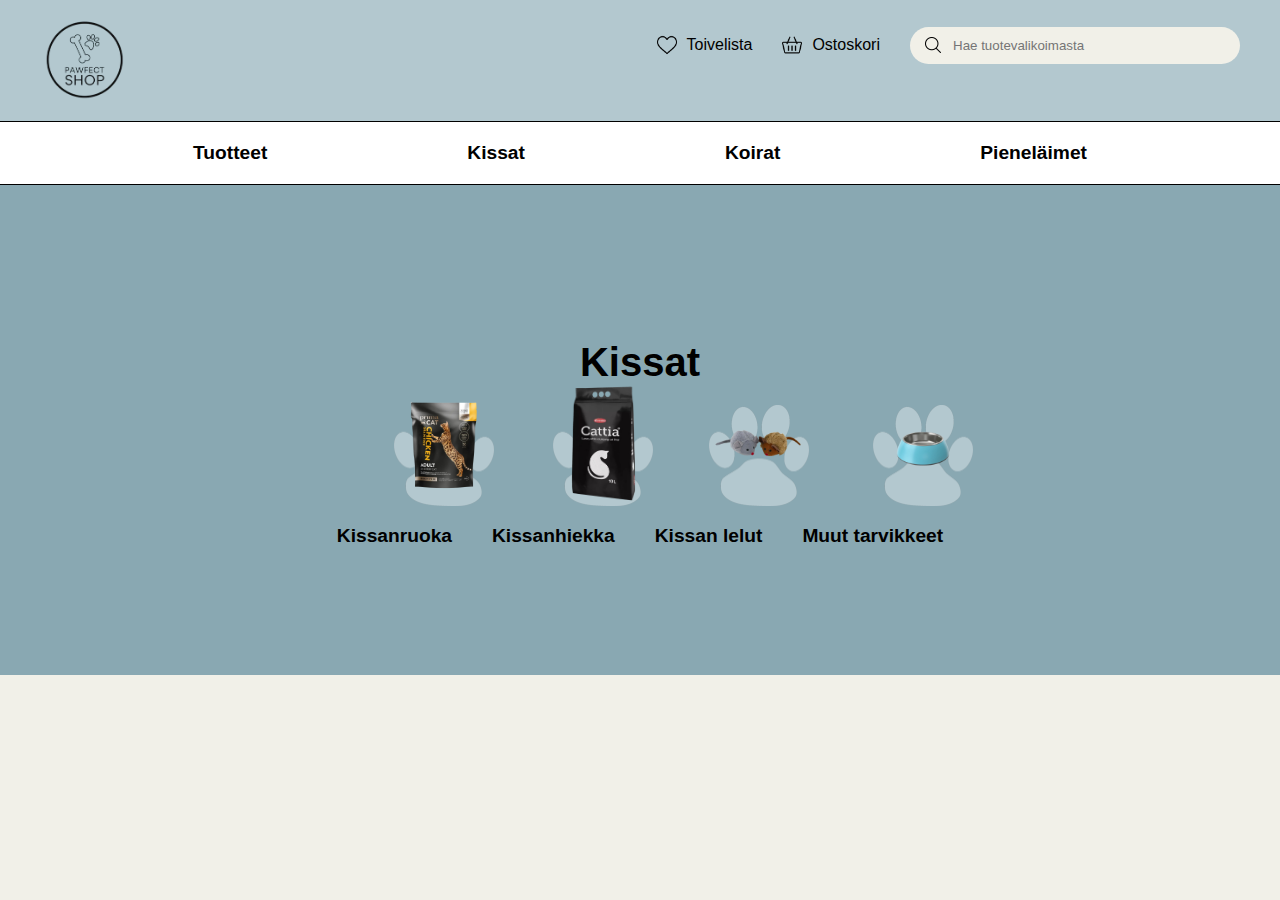
==== kissat.html @ e0b2ec83 "Initial commit" ====
<!DOCTYPE html>
<html lang="en">
<head>
    <meta charset="UTF-8">
    <meta name="viewport" content="width=device-width, initial-scale=1.0">
    <title>Navigation Bar</title>
    <link rel="stylesheet" href="styles.css">
</head>
<body>
    <nav class="navbar">
        <div class="logo">
            <img src="kuvat/logo.png" alt="Logo" class="logo-img">
        </div>
        <div class="nav-right">
            <a href="#" class="wishlist">
                <img src="kuvat/heart.png" alt="Toivelista Ikoni">
                Toivelista
            </a>
            <a href="#" class="cart">
                <img src="kuvat/cart.png" alt="Ostoskori Ikoni">
                Ostoskori
            </a>
            <div class="search-bar">
                <img src="kuvat/search.png" alt="Search Ikoni">
                <input type="text" placeholder="Hae tuotevalikoimasta">
            </div>
        </div>
    </nav>
    <nav class="secondary-nav">
        <a href="index.html#products">Tuotteet</a>
        <a href="kissat.html">Kissat</a>
        <a href="koirat.html">Koirat</a>
        <a href="pienelaimet.html">Pieneläimet</a>
    </nav>
    
    <section class="hero-kissat">
        <h1>Kissat</h1>
        <div class="kissat-container">
            <div class="kissat-item">
                <div class="kissat-image">
                    <img src="kuvat/sininentassu.png" alt="Tassu">
                    <img src="kuvat/primacat.png" alt="Kissanruoka" class="overlay-image">
                </div>
                <a href="kissanruoka.html">Kissanruoka</a>
            </div>
            <div class="kissat-item">
                <div class="kissat-image">
                    <img src="kuvat/sininentassu.png" alt="Tassu">
                    <img src="kuvat/cattia.png" alt="Kissanhiekka" class="overlay-image">
                </div>
                <a href="kissanhiekka.html">Kissanhiekka</a>
            </div>
            <div class="kissat-item">
                <div class="kissat-image">
                    <img src="kuvat/sininentassu.png" alt="Tassu">
                    <img src="kuvat/mouse.png" alt="Kissan lelut" class="overlay-image">
                </div>
                <a href="kissan-lelut.html">Kissan lelut</a>
            </div>
            <div class="kissat-item">
                <div class="kissat-image">
                    <img src="kuvat/sininentassu.png" alt="Tassu">
                    <img src="kuvat/bowl.png" alt="Muut tarvikkeet" class="overlay-image">
                </div>
                <a href="muut-tarvikkeet.html">Muut tarvikkeet</a>
            </div>
        </div>
    </section>
</body>
</html>
---- styles.css ----
/* general styles */
body {
    margin: 0;
    font-family: Arial, sans-serif;
    background-color: #F1F0E8;
    scroll-behavior: smooth;
}

.navbar {
    display: flex;
    justify-content: space-between;
    align-items: center;
    background-color: #B3C8CF;
    padding: 10px 20px;
}

.logo-img {
    width: 130px;
    height: auto;
}

.nav-right {
    margin-bottom: 30px;
    margin-right: 20px;
    display: flex;
    align-items: center;
    gap: 30px;
}

.nav-right a {
    display: flex;
    align-items: center;
    color: black;
    text-decoration: none;
    font-size: 1em;
    gap: 10px;
}

.nav-right img {
    width: 20px;
    height: 20px;
}

.search-bar {
    display: flex;
    align-items: center;
    background-color: #F1F0E8;
    padding: 10px 15px;
    border-radius: 20px;
    width: 300px;
}

.search-bar img {
    width: 16px;
    height: 16px;
    margin-right: 10px;
}

.search-bar input {
    border: none;
    background: none;
    outline: none;
}

.secondary-nav {
    display: flex;
    justify-content: center;
    gap: 200px;
    background-color: white;
    border-top: 1.5px solid black;
    border-bottom: 1.5px solid black;
    padding: 20px 0;
}

.secondary-nav a {
    color: black;
    text-decoration: none;
    font-size: 1.2em;
    font-weight: bold;
}

/* home */

.hero {
    display: flex;
    justify-content: center;
    align-items: center;
    background-color: #89A8B2;
    height: 80vh;
    color: white;
    text-align: center;
    padding: 20px;
}

.hero-left img {
    max-width: 100%;
    height: auto;
    margin-bottom: 80px;
    margin-right: 100px;
}

.hero-right {
    margin-left: 40px;
    margin-bottom: 80px;

}

.hero-right h1 {
    font-size: 2.5em;
    margin-bottom: 1cap;
}

.hero-right p {
    font-size: 1.7em;
    margin-bottom: 20px;
    font-weight: bold;
    margin-bottom: 30px;
}

.hero-right button {
    background-color: white;
    color: #89A8B2;
    padding: 20px 30px;
    font-size: 1.2em;
    border: none;
    cursor: pointer;
    border-radius: 50px;
    font-weight: bold;
    margin-top: 20px;
}

.hero-right button:hover {
    background-color: #ddd;
}

#products {
    padding: 50px;

}

/*kissat*/

.hero-kissat {
    height: 50vh;
    display: flex;
    flex-direction: column;
    align-items: center;
    justify-content: center;
    text-align: center;
    background-color: #89A8B2;
    padding: 20px;
}

.hero-kissat h1 {
    font-size: 2.5em;
    margin-bottom: 20px;
}

.kissat-container {
    display: flex;
    gap: 40px;
}

.kissat-item {
    display: flex;
    flex-direction: column;
    align-items: center;
    text-align: center;
}

.kissat-image {
    position: relative;
    width: 100px; /* Säädä tarvittaessa */
    height: 100px;
}

.kissat-image img {
    width: 100%;
    height: auto;
    position: absolute;
}

.kissat-image .overlay-image {
    width: 90%;
    left: 100%;
    top: 40%;
    transform: translate(-50%, -50%);
    position: absolute;
}

.kissat-item a {
    margin-top: 20px;
    font-size: 1.2em;
    font-weight: bold;
    color: black;
    text-decoration: none;
}

.kissat-item a:hover {
    text-decoration: underline;
}
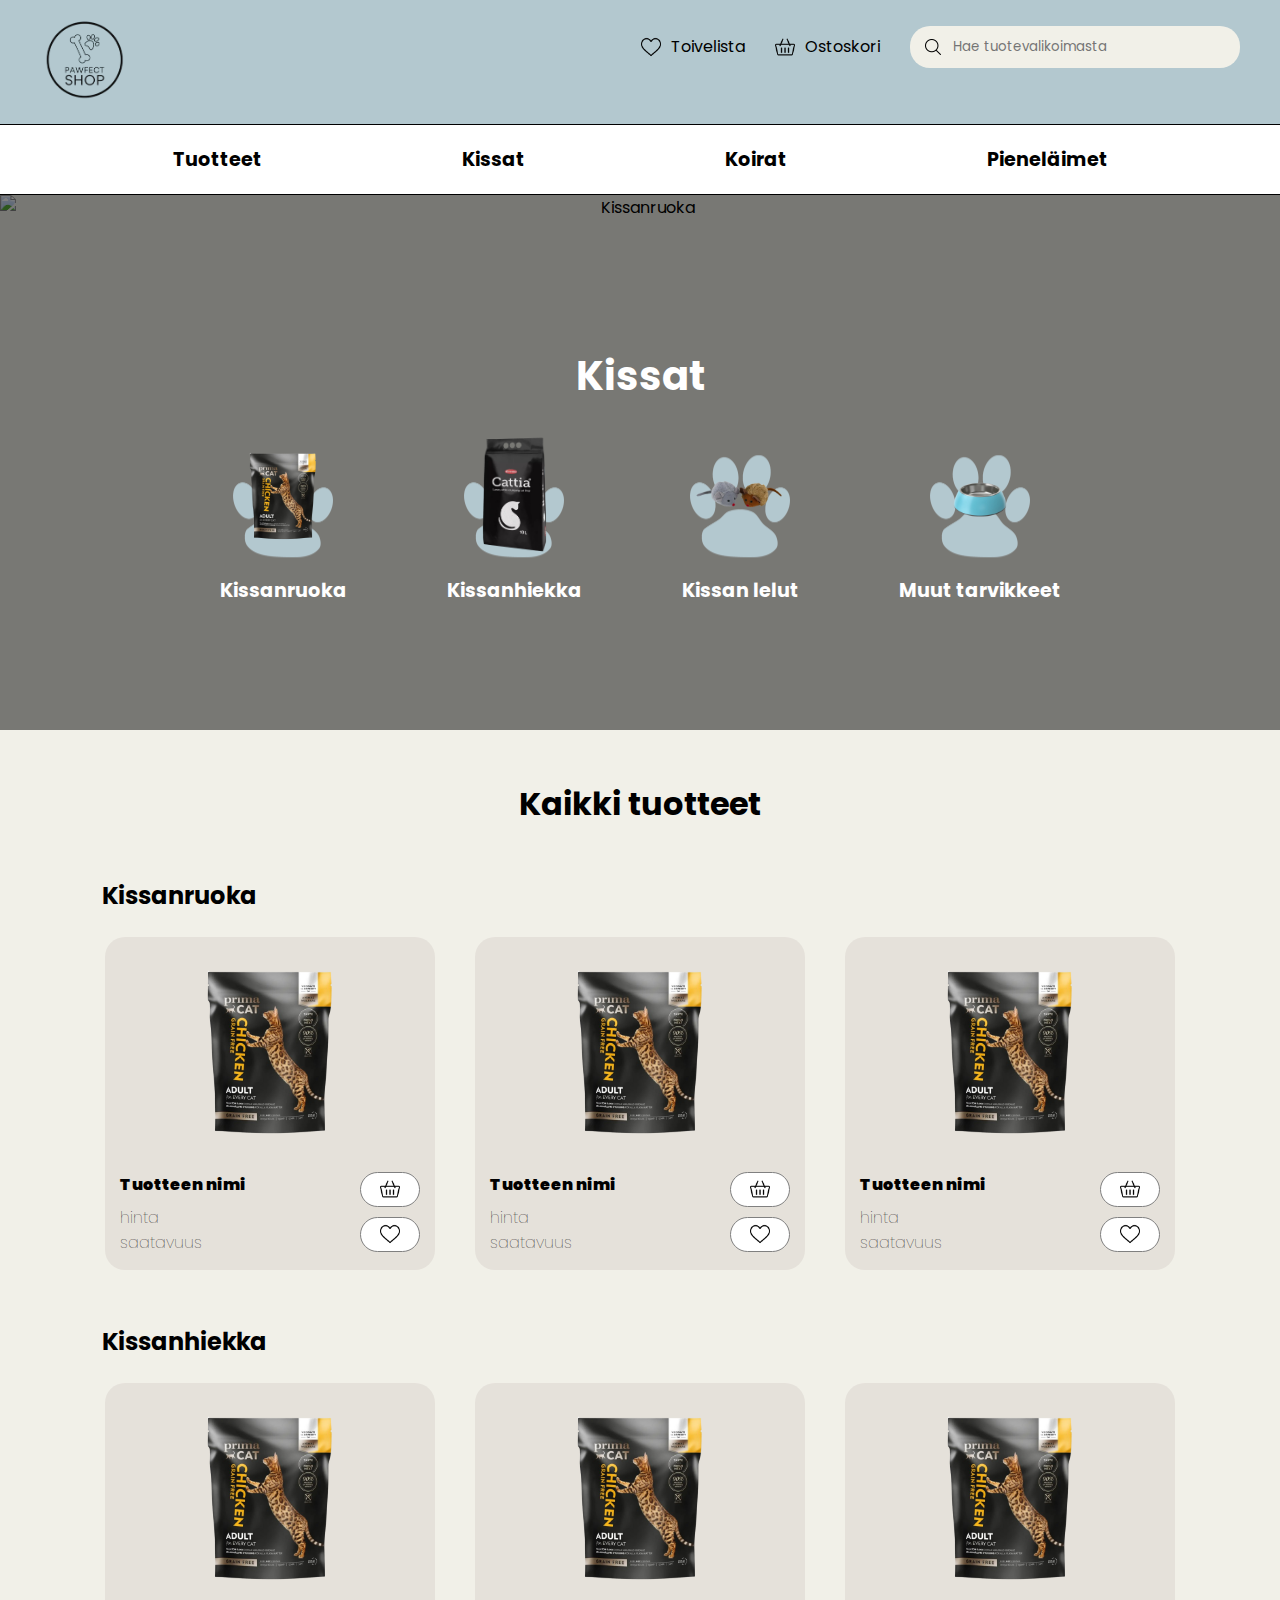
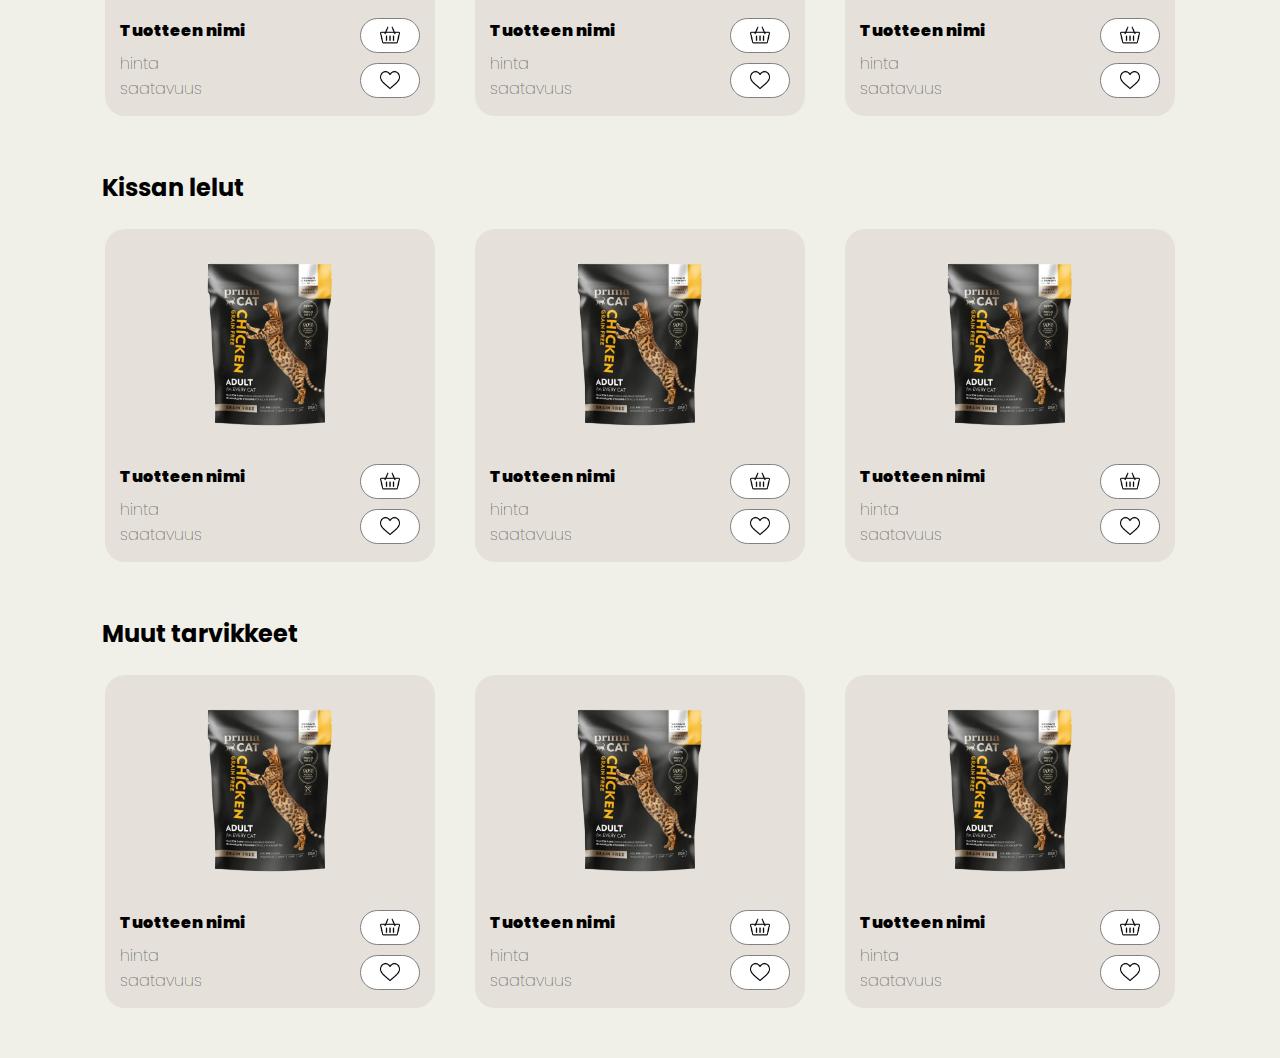
==== commit 92a93928: "latest" ====
--- a/kissat.html
+++ b/kissat.html
@@ -3,8 +3,9 @@
 <head>
     <meta charset="UTF-8">
     <meta name="viewport" content="width=device-width, initial-scale=1.0">
-    <title>Navigation Bar</title>
+    <title>Pawfect Shop</title>
     <link rel="stylesheet" href="styles.css">
+    <link href="https://fonts.googleapis.com/css2?family=Poppins:wght@400;500;600&display=swap" rel="stylesheet">
 </head>
 <body>
     <nav class="navbar">
@@ -34,37 +35,324 @@
     </nav>
     
     <section class="hero-kissat">
-        <h1>Kissat</h1>
-        <div class="kissat-container">
+      <img src="kuvat/kissanruoka.jpg" alt="Kissanruoka" class="hero-image">
+      <h1>Kissat</h1>
+      <div class="kissat-container">
             <div class="kissat-item">
                 <div class="kissat-image">
                     <img src="kuvat/sininentassu.png" alt="Tassu">
                     <img src="kuvat/primacat.png" alt="Kissanruoka" class="overlay-image">
                 </div>
-                <a href="kissanruoka.html">Kissanruoka</a>
+                <a href="#kissanruoka">Kissanruoka</a>
             </div>
             <div class="kissat-item">
                 <div class="kissat-image">
                     <img src="kuvat/sininentassu.png" alt="Tassu">
                     <img src="kuvat/cattia.png" alt="Kissanhiekka" class="overlay-image">
                 </div>
-                <a href="kissanhiekka.html">Kissanhiekka</a>
+                <a href="#kissanhiekka">Kissanhiekka</a>
             </div>
             <div class="kissat-item">
                 <div class="kissat-image">
                     <img src="kuvat/sininentassu.png" alt="Tassu">
                     <img src="kuvat/mouse.png" alt="Kissan lelut" class="overlay-image">
                 </div>
-                <a href="kissan-lelut.html">Kissan lelut</a>
+                <a href="#lelut">Kissan lelut</a>
             </div>
             <div class="kissat-item">
                 <div class="kissat-image">
                     <img src="kuvat/sininentassu.png" alt="Tassu">
                     <img src="kuvat/bowl.png" alt="Muut tarvikkeet" class="overlay-image">
                 </div>
-                <a href="muut-tarvikkeet.html">Muut tarvikkeet</a>
+                <a href="#muut">Muut tarvikkeet</a>
             </div>
         </div>
     </section>
+
+    <section class="cats-products">
+        <h1>Kaikki tuotteet</h1>
+        <div class="product-category">
+          <section class="product-category" id="kissanruoka">
+          <h3>Kissanruoka</h3>
+          <div class="product-list">
+            <!-- Product Item 1 -->
+            <div class="product-item">
+              <div class="product-box">
+                <img src="kuvat/primacat.png" alt="Tuote">
+              </div>
+              <div class="product-details">
+                <div class="product-info">
+                  <p class="product-name"><strong>Tuotteen nimi</strong></p>
+                  <p class="product-price">hinta</p>
+                  <p class="product-availability">saatavuus</p>
+                </div>
+                <div class="product-buttons">
+                  <button class="cart-button">
+                    <img src="kuvat/cart.png" alt="Ostoskori">
+                  </button>
+                  <button class="like-button">
+                    <img src="kuvat/heart.png" alt="Toivelista">
+                  </button>
+                </div>
+              </div>
+            </div>
+            <!-- Product Item 2 -->
+            <div class="product-item">
+              <div class="product-box">
+                <img src="kuvat/primacat.png" alt="Tuote">
+              </div>
+              <div class="product-details">
+                <div class="product-info">
+                  <p class="product-name"><strong>Tuotteen nimi</strong></p>
+                  <p class="product-price">hinta</p>
+                  <p class="product-availability">saatavuus</p>
+                </div>
+                <div class="product-buttons">
+                  <button class="cart-button">
+                    <img src="kuvat/cart.png" alt="Ostoskori">
+                  </button>
+                  <button class="like-button">
+                    <img src="kuvat/heart.png" alt="Toivelista">
+                  </button>
+                </div>
+              </div>
+            </div>
+            <!-- Product Item 3 -->
+            <div class="product-item">
+              <div class="product-box">
+                <img src="kuvat/primacat.png" alt="Tuote">
+              </div>
+              <div class="product-details">
+                <div class="product-info">
+                  <p class="product-name"><strong>Tuotteen nimi</strong></p>
+                  <p class="product-price">hinta</p>
+                  <p class="product-availability">saatavuus</p>
+                </div>
+                <div class="product-buttons">
+                  <button class="cart-button">
+                    <img src="kuvat/cart.png" alt="Ostoskori">
+                  </button>
+                  <button class="like-button">
+                    <img src="kuvat/heart.png" alt="Toivelista">
+                  </button>
+                </div>
+              </div>
+            </div>
+          </div>
+        </div>
+      </section>
+
+
+        <div class="product-category">
+          <section class="product-category" id="kissanhiekka">
+            <h3>Kissanhiekka</h3>
+            <div class="product-list">
+              <!-- Product Item 1 -->
+              <div class="product-item">
+                <div class="product-box">
+                  <img src="kuvat/primacat.png" alt="Tuote">
+                </div>
+                <div class="product-details">
+                  <div class="product-info">
+                    <p class="product-name"><strong>Tuotteen nimi</strong></p>
+                    <p class="product-price">hinta</p>
+                    <p class="product-availability">saatavuus</p>
+                  </div>
+                  <div class="product-buttons">
+                    <button class="cart-button">
+                      <img src="kuvat/cart.png" alt="Ostoskori">
+                    </button>
+                    <button class="like-button">
+                      <img src="kuvat/heart.png" alt="Toivelista">
+                    </button>
+                  </div>
+                </div>
+              </div>
+              <!-- Product Item 2 -->
+              <div class="product-item">
+                <div class="product-box">
+                  <img src="kuvat/primacat.png" alt="Tuote">
+                </div>
+                <div class="product-details">
+                  <div class="product-info">
+                    <p class="product-name"><strong>Tuotteen nimi</strong></p>
+                    <p class="product-price">hinta</p>
+                    <p class="product-availability">saatavuus</p>
+                  </div>
+                  <div class="product-buttons">
+                    <button class="cart-button">
+                      <img src="kuvat/cart.png" alt="Ostoskori">
+                    </button>
+                    <button class="like-button">
+                      <img src="kuvat/heart.png" alt="Toivelista">
+                    </button>
+                  </div>
+                </div>
+              </div>
+              <!-- Product Item 3 -->
+              <div class="product-item">
+                <div class="product-box">
+                  <img src="kuvat/primacat.png" alt="Tuote">
+                </div>
+                <div class="product-details">
+                  <div class="product-info">
+                    <p class="product-name"><strong>Tuotteen nimi</strong></p>
+                    <p class="product-price">hinta</p>
+                    <p class="product-availability">saatavuus</p>
+                  </div>
+                  <div class="product-buttons">
+                    <button class="cart-button">
+                      <img src="kuvat/cart.png" alt="Ostoskori">
+                    </button>
+                    <button class="like-button">
+                      <img src="kuvat/heart.png" alt="Toivelista">
+                    </button>
+                  </div>
+                </div>
+              </div>
+            </div>
+          </div>
+        </section>
+
+          <div class="product-category">
+            <section class="product-category" id="lelut">
+            <h3>Kissan lelut</h3>
+            <div class="product-list">
+              <!-- Product Item 1 -->
+              <div class="product-item">
+                <div class="product-box">
+                  <img src="kuvat/primacat.png" alt="Tuote">
+                </div>
+                <div class="product-details">
+                  <div class="product-info">
+                    <p class="product-name"><strong>Tuotteen nimi</strong></p>
+                    <p class="product-price">hinta</p>
+                    <p class="product-availability">saatavuus</p>
+                  </div>
+                  <div class="product-buttons">
+                    <button class="cart-button">
+                      <img src="kuvat/cart.png" alt="Ostoskori">
+                    </button>
+                    <button class="like-button">
+                      <img src="kuvat/heart.png" alt="Toivelista">
+                    </button>
+                  </div>
+                </div>
+              </div>
+              <!-- Product Item 2 -->
+              <div class="product-item">
+                <div class="product-box">
+                  <img src="kuvat/primacat.png" alt="Tuote">
+                </div>
+                <div class="product-details">
+                  <div class="product-info">
+                    <p class="product-name"><strong>Tuotteen nimi</strong></p>
+                    <p class="product-price">hinta</p>
+                    <p class="product-availability">saatavuus</p>
+                  </div>
+                  <div class="product-buttons">
+                    <button class="cart-button">
+                      <img src="kuvat/cart.png" alt="Ostoskori">
+                    </button>
+                    <button class="like-button">
+                      <img src="kuvat/heart.png" alt="Toivelista">
+                    </button>
+                  </div>
+                </div>
+              </div>
+              <!-- Product Item 3 -->
+              <div class="product-item">
+                <div class="product-box">
+                  <img src="kuvat/primacat.png" alt="Tuote">
+                </div>
+                <div class="product-details">
+                  <div class="product-info">
+                    <p class="product-name"><strong>Tuotteen nimi</strong></p>
+                    <p class="product-price">hinta</p>
+                    <p class="product-availability">saatavuus</p>
+                  </div>
+                  <div class="product-buttons">
+                    <button class="cart-button">
+                      <img src="kuvat/cart.png" alt="Ostoskori">
+                    </button>
+                    <button class="like-button">
+                      <img src="kuvat/heart.png" alt="Toivelista">
+                    </button>
+                  </div>
+                </div>
+              </div>
+            </div>
+          </div>
+
+          <div class="product-category">
+            <section class="product-category" id="muut">
+            <h3>Muut tarvikkeet</h3>
+            <div class="product-list">
+              <!-- Product Item 1 -->
+              <div class="product-item">
+                <div class="product-box">
+                  <img src="kuvat/primacat.png" alt="Tuote">
+                </div>
+                <div class="product-details">
+                  <div class="product-info">
+                    <p class="product-name"><strong>Tuotteen nimi</strong></p>
+                    <p class="product-price">hinta</p>
+                    <p class="product-availability">saatavuus</p>
+                  </div>
+                  <div class="product-buttons">
+                    <button class="cart-button">
+                      <img src="kuvat/cart.png" alt="Ostoskori">
+                    </button>
+                    <button class="like-button">
+                      <img src="kuvat/heart.png" alt="Toivelista">
+                    </button>
+                  </div>
+                </div>
+              </div>
+              <!-- Product Item 2 -->
+              <div class="product-item">
+                <div class="product-box">
+                  <img src="kuvat/primacat.png" alt="Tuote">
+                </div>
+                <div class="product-details">
+                  <div class="product-info">
+                    <p class="product-name"><strong>Tuotteen nimi</strong></p>
+                    <p class="product-price">hinta</p>
+                    <p class="product-availability">saatavuus</p>
+                  </div>
+                  <div class="product-buttons">
+                    <button class="cart-button">
+                      <img src="kuvat/cart.png" alt="Ostoskori">
+                    </button>
+                    <button class="like-button">
+                      <img src="kuvat/heart.png" alt="Toivelista">
+                    </button>
+                  </div>
+                </div>
+              </div>
+              <!-- Product Item 3 -->
+              <div class="product-item">
+                <div class="product-box">
+                  <img src="kuvat/primacat.png" alt="Tuote">
+                </div>
+                <div class="product-details">
+                  <div class="product-info">
+                    <p class="product-name"><strong>Tuotteen nimi</strong></p>
+                    <p class="product-price">hinta</p>
+                    <p class="product-availability">saatavuus</p>
+                  </div>
+                  <div class="product-buttons">
+                    <button class="cart-button">
+                      <img src="kuvat/cart.png" alt="Ostoskori">
+                    </button>
+                    <button class="like-button">
+                      <img src="kuvat/heart.png" alt="Toivelista">
+                    </button>
+                  </div>
+                </div>
+              </div>
+            </div>
+          </div>
+      </section>     
 </body>
 </html>
--- a/styles.css
+++ b/styles.css
@@ -1,10 +1,14 @@
 /* general styles */
+html {
+    scroll-behavior: smooth;
+}
+
 body {
     margin: 0;
-    font-family: Arial, sans-serif;
+    font-family: 'Poppins', sans-serif;
     background-color: #F1F0E8;
     scroll-behavior: smooth;
-}
+  }  
 
 .navbar {
     display: flex;
@@ -60,6 +64,7 @@
     border: none;
     background: none;
     outline: none;
+    font-family: 'Poppins', sans-serif;
 }
 
 .secondary-nav {
@@ -77,6 +82,7 @@
     text-decoration: none;
     font-size: 1.2em;
     font-weight: bold;
+    z-index: 10; /* Ensure links are clickable */
 }
 
 /* home */
@@ -85,11 +91,38 @@
     display: flex;
     justify-content: center;
     align-items: center;
-    background-color: #89A8B2;
     height: 80vh;
     color: white;
     text-align: center;
     padding: 20px;
+    position: relative;
+}
+
+.hero-image-container {
+    position: absolute;
+    top: 0;
+    left: 0;
+    width: 100%;
+    height: 100%;
+    overflow: hidden;
+    z-index: -2; /* Puts the image behind the content */
+}
+
+.hero-image {
+    width: 100%;
+    height: 100%;
+    object-fit: cover;
+}
+
+.hero::before {
+    content: '';
+    position: absolute;
+    top: 0;
+    left: 0;
+    width: 100%;
+    height: 100%;
+    background-color: rgba(0, 0, 0, 0.5); /* Dark overlay */
+    z-index: -1; /* Keeps the overlay behind the content */
 }
 
 .hero-left img {
@@ -102,7 +135,6 @@
 .hero-right {
     margin-left: 40px;
     margin-bottom: 80px;
-
 }
 
 .hero-right h1 {
@@ -130,7 +162,9 @@
 }
 
 .hero-right button:hover {
-    background-color: #ddd;
+    background-color: #89A8B2;
+    color: white;
+    ;
 }
 
 #products {
@@ -138,27 +172,164 @@
 
 }
 
+.banner-card {
+    background-color: #f1f0e8;
+}
+ 
+.banner-card h2{
+    font-size: 2em;
+    text-align: center;
+    margin-bottom: 50px;
+    margin-top: 50px;
+}
+ 
+.firstContainer {
+        display: flex; /* Asettaa sisällöt riviin */
+        gap: 35px; /* Lisää väliä elementtien väliin */
+}
+ 
+.box-row{
+    margin-left: 14%;
+}
+ 
+.dot {
+    height: 140px;
+    width: 140px;
+    background-color: #B3C8CF;
+    border-radius: 50%;
+    display: flex;
+    align-items: center;
+    justify-content: center;
+    text-align: center;
+    font-size: 16px; /* Säädä tarpeen mukaan */
+    color: black; /* Vaihda haluamaksesi */
+    font-weight: bold;
+}
+ 
+.secondContainer {
+    display: flex;
+    gap: 30px; /* Lisää väliä elementtien väliin */
+}
+ 
+.box {
+    background-color: #e5e1da;
+    border-radius: 15px;
+    margin-left: 60px;
+    padding: 10px; /* Lisää vähän sisätilaa */
+    padding-right: 200px;
+    display: flex; /* Keskittää sisällön */
+   
+    align-items: center; /* Keskittää sisällön pystysuunnassa */
+    width: 300px; /* Määrittele haluttu leveys */
+    height: 300px; /* Määrittele haluttu korkeus */
+    overflow: hidden; /* Estää kuvan ylityksen */
+}
+ 
+.hs-row{
+    margin-top: 80%;
+}
+ 
+.hs-row img{
+    width: 20px;
+    height: 20px;
+}
+ 
+.hs-row button{
+  border-radius: 15px;
+  border: none;
+  padding-top: 5px;
+  padding-bottom: 5px;
+  padding-left: 15px;
+  padding-right: 15px;
+  margin-left: 6%;
+  border: 1px solid gray;
+}
+ 
+.box img {
+    max-width: 100%; /* Rajoittaa kuvan leveyden laatikon sisään */
+    max-height: 100%; /* Rajoittaa kuvan korkeuden laatikon sisään */
+    object-fit: contain; /* Säilyttää kuvasuhteen ja sovittaa sen laatikkoon */
+}
+ 
+.box2 {
+    background-color: #e5e1da;
+    border-radius: 15px;
+    margin-left: 60px;
+    padding: 10px; /* Lisää vähän sisätilaa */
+    display: flex; /* Keskittää sisällön */
+    justify-content: center; /* Keskittää sisällön vaakasuunnassa */
+    align-items: center; /* Keskittää sisällön pystysuunnassa */
+    width: 300px; /* Määrittele haluttu leveys */
+    height: 200px; /* Määrittele haluttu korkeus */
+    overflow: hidden; /* Estää kuvan ylityksen */
+}
+ 
+.box2 img {
+    max-width: 100%; /* Rajoittaa kuvan leveyden laatikon sisään */
+    max-height: 100%; /* Rajoittaa kuvan korkeuden laatikon sisään */
+    object-fit: contain; /* Säilyttää kuvasuhteen ja sovittaa sen laatikkoon */
+}
+
+.gategory{
+    display: flex;
+    gap: 50px;
+    font-size: 20px;
+}
+
+.firstInfoText{
+    display: flex;
+    gap: 50px;
+}
+
+.secondInfoText{
+    display: flex;
+    gap: 50px;
+}
+
 /*kissat*/
-
 .hero-kissat {
-    height: 50vh;
+    height: 55vh; /* Adjust this value based on how much space you want */
     display: flex;
     flex-direction: column;
     align-items: center;
     justify-content: center;
     text-align: center;
-    background-color: #89A8B2;
+    position: relative; /* To allow absolute positioning for the image */
     padding: 20px;
 }
+
+.hero-kissat::before {
+    content: '';
+    position: absolute;
+    top: 0;
+    left: 0;
+    width: 100%;
+    height: 100%;
+    background-color: rgba(0, 0, 0, 0.5); /* Semi-transparent black */
+    z-index: -1; /* Keeps the overlay behind the content */
+}
+
+.hero-kissat .hero-image {
+    position: absolute; /* Position it behind the content */
+    top: 0;
+    left: 0;
+    width: 100%; /* Ensure the image stretches across the full width */
+    height: 100%; /* Adjust height to cover the section */
+    object-fit: cover; /* Ensures the image covers the entire section without stretching */
+    z-index: -2; /* Keeps the image behind the overlay */
+}
+
 
 .hero-kissat h1 {
     font-size: 2.5em;
-    margin-bottom: 20px;
+    margin-bottom: 50px;
+    color: white;
 }
 
 .kissat-container {
     display: flex;
-    gap: 40px;
+    gap: 100px;
+    align-items: center;
 }
 
 .kissat-item {
@@ -180,9 +351,16 @@
     position: absolute;
 }
 
+.kissat-image img:first-child {
+    position: absolute;
+    left: 50%;
+    top: 50%;
+    transform: translate(-50%, -50%);
+}
+
 .kissat-image .overlay-image {
     width: 90%;
-    left: 100%;
+    left: 50%; /* changed from 100% to 50% */
     top: 40%;
     transform: translate(-50%, -50%);
     position: absolute;
@@ -192,10 +370,432 @@
     margin-top: 20px;
     font-size: 1.2em;
     font-weight: bold;
-    color: black;
+    color: rgb(255, 255, 255);
     text-decoration: none;
+    margin-right: 0px;
 }
 
 .kissat-item a:hover {
-    text-decoration: underline;
-}
+    color: #b3c8cf;
+}
+
+/* Center the main heading */
+.cats-products h1 {
+    font-size: 2em;
+    text-align: center;
+    margin-bottom: 50px;
+    margin-top: 50px;
+  }
+  
+  /* Left align the category header */
+  .product-category h3 {
+    text-align: left;
+    margin-left: 8%; /* adjust if needed */
+    font-size: 1.5em;
+  }
+  
+  /* Container for all products */
+  .product-list {
+    display: flex;
+    gap: 40px; /* space between products */
+    justify-content: center; /* centers the list within the container */
+    margin: 20px;
+  }
+  
+  /* Individual product container */
+  .product-item {
+    background-color: #E5E1DA;
+    border-radius: 20px;
+    padding: 15px;
+    width: 300px; /* adjust width as needed */
+    margin-bottom: 30px;
+  }
+  
+  /* Box that holds the product image */
+  .product-box {
+    width: 100%;
+    height: 200px; /* adjust height as needed */
+    display: flex;
+    justify-content: center;
+    align-items: center;
+    overflow: hidden;
+    margin-bottom: 20px;
+  }
+  
+  .product-box img {
+    height: 85%;
+    object-fit: contain;
+  }
+  
+  /* Details below the image */
+  .product-details {
+    display: flex;
+    justify-content: space-between;
+    align-items: flex-start;
+  }
+  
+  /* Product info on the left */
+  .product-info {
+    text-align: left;
+  }
+  
+  /* Ensure product name is bold */
+  .product-name {
+    margin: 0;
+    font-weight: bold;
+    margin-bottom: 8px;
+  }
+  
+  .product-price,
+  .product-availability {
+    margin: 0;
+    font-weight: lighter;
+  }
+  
+  /* Button container with vertical stacking */
+  .product-buttons {
+    display: flex;
+    flex-direction: column;
+    gap: 10px;
+  }
+  
+  /* Style for buttons */
+/* Style for buttons as horizontal rectangles */
+.product-buttons button {
+    background-color: white;
+    border: 1px solid gray;
+    border-radius: 25px;
+    width: 60px;    /* fixed width for a rectangle shape */
+    height: 35px;    /* fixed height */
+    display: flex;
+    align-items: center;
+    justify-content: center;
+    cursor: pointer;
+  }
+  
+  
+  /* Optional: Adjust the size of the icons in the buttons */
+  .product-buttons button img {
+    width: 20px;
+    height: auto;
+  }
+  
+  .hero-koirat {
+    height: 55vh;
+    display: flex;
+    flex-direction: column;
+    align-items: center;
+    justify-content: center;
+    text-align: center;
+    position: relative;
+    padding: 20px;
+}
+
+.hero-koirat::before {
+    content: '';
+    position: absolute;
+    top: 0;
+    left: 0;
+    width: 100%;
+    height: 100%;
+    background-color: rgba(0, 0, 0, 0.5); /* Semi-transparent black */
+    z-index: -1; /* Keeps the overlay behind the content */
+}
+
+.hero-koirat .hero-image {
+    position: absolute;
+    top: 0;
+    left: 0;
+    width: 100%;
+    height: 100%;
+    object-fit: cover;
+    z-index: -2;
+}
+
+.hero-koirat h1 {
+    font-size: 2.5em;
+    margin-bottom: 50px;
+    color: white;
+}
+
+.koirat-container {
+    display: flex;
+    gap: 100px;
+    align-items: center;
+}
+
+.koirat-item {
+    display: flex;
+    flex-direction: column;
+    align-items: center;
+    text-align: center;
+}
+
+.koirat-image {
+    position: relative;
+    width: 100px;
+    height: 100px;
+}
+
+.koirat-image img {
+    width: 100%;
+    height: auto;
+    position: absolute;
+}
+
+.koirat-image img:first-child {
+    position: absolute;
+    left: 50%;
+    top: 50%;
+    transform: translate(-50%, -50%);
+}
+
+.koirat-image .overlay-image {
+    width: 90%;
+    left: 50%;
+    top: 40%;
+    transform: translate(-50%, -50%);
+    position: absolute;
+}
+
+.koirat-item a {
+    margin-top: 20px;
+    font-size: 1.2em;
+    font-weight: bold;
+    color: rgb(255, 255, 255);
+    text-decoration: none;
+}
+
+.koirat-item a:hover {
+    color: #b3c8cf;
+}
+
+/* Center the main heading */
+.koirat-products h1 {
+    font-size: 2em;
+    text-align: center;
+    margin-bottom: 50px;
+    margin-top: 50px;
+}
+
+/* Left align the category header */
+.product-category h3 {
+    text-align: left;
+    margin-left: 8%;
+    font-size: 1.5em;
+}
+
+/* Container for all products */
+.product-list {
+    display: flex;
+    gap: 40px;
+    justify-content: center;
+    margin: 20px;
+}
+
+/* Individual product container */
+.product-item {
+    background-color: #E5E1DA;
+    border-radius: 20px;
+    padding: 15px;
+    width: 300px;
+    margin-bottom: 30px;
+}
+
+/* Box that holds the product image */
+.product-box {
+    width: 100%;
+    height: 200px;
+    display: flex;
+    justify-content: center;
+    align-items: center;
+    overflow: hidden;
+    margin-bottom: 20px;
+}
+
+.product-box img {
+    height: 85%;
+    object-fit: contain;
+}
+
+/* Details below the image */
+.product-details {
+    display: flex;
+    justify-content: space-between;
+    align-items: flex-start;
+}
+
+/* Product info on the left */
+.product-info {
+    text-align: left;
+}
+
+/* Ensure product name is bold */
+.product-name {
+    margin: 0;
+    font-weight: bold;
+    margin-bottom: 8px;
+}
+
+.product-price,
+.product-availability {
+    margin: 0;
+    font-weight: lighter;
+}
+
+/* Button container with vertical stacking */
+.product-buttons {
+    display: flex;
+    flex-direction: column;
+    gap: 10px;
+}
+
+/* Style for buttons */
+.product-buttons button {
+    background-color: white;
+    border: 1px solid gray;
+    border-radius: 25px;
+    width: 60px;    /* fixed width for a rectangle shape */
+    height: 35px;    /* fixed height */
+    display: flex;
+    align-items: center;
+    justify-content: center;
+    cursor: pointer;
+}
+
+/* Optional: Adjust the size of the icons in the buttons */
+.product-buttons button img {
+    width: 20px;
+    height: auto;
+}
+
+/*Pieneläimet*/
+
+.hero-pienelaimet {
+    height: 55vh;
+    display: flex;
+    flex-direction: column;
+    align-items: center;
+    justify-content: center;
+    text-align: center;
+    position: relative;
+    padding: 20px;
+}
+
+.hero-pienelaimet::before {
+    content: '';
+    position: absolute;
+    top: 0;
+    left: 0;
+    width: 100%;
+    height: 100%;
+    background-color: rgba(0, 0, 0, 0.5); /* Semi-transparent black */
+    z-index: -1; /* Keeps the overlay behind the content */
+}
+
+.hero-pienelaimet .hero-image {
+    position: absolute;
+    top: 0;
+    left: 0;
+    width: 100%;
+    height: 100%;
+    object-fit: cover;
+    z-index: -2;
+}
+
+.hero-pienelaimet h1 {
+    font-size: 2.5em;
+    margin-bottom: 50px;
+    color: white;
+}
+
+.pienelaimet-container {
+    display: flex;
+    gap: 100px;
+    align-items: center;
+}
+
+.pienelaimet-item {
+    display: flex;
+    flex-direction: column;
+    align-items: center;
+    text-align: center;
+}
+
+.pienelaimet-image {
+    position: relative;
+    width: 100px; /* Adjust as needed */
+    height: 100px;
+}
+
+.pienelaimet-image img {
+    width: 100%;
+    height: auto;
+    position: absolute;
+}
+
+.pienelaimet-image img:first-child {
+    position: absolute;
+    left: 50%;
+    top: 50%;
+    transform: translate(-50%, -50%);
+}
+
+.pienelaimet-image .overlay-image {
+    width: 90%;
+    left: 50%;
+    top: 40%;
+    transform: translate(-50%, -50%);
+    position: absolute;
+}
+
+.pienelaimet-item a {
+    margin-top: 20px;
+    font-size: 1.2em;
+    font-weight: bold;
+    color: rgb(255, 255, 255);
+    text-decoration: none;
+}
+
+.pienelaimet-item a:hover {
+    color: #b3c8cf;
+}
+
+/* products */
+.pienelaimet-products h1 {
+    font-size: 2em;
+    text-align: center;
+    margin-bottom: 50px;
+    margin-top: 50px;
+}
+
+/* footer */
+
+.footer {
+    background-color: #89A8B2;
+    display: flex;
+    align-items: flex-start; /* Kohdistaa logon ja tekstin yläreunaan */
+    gap: 30px; /* Väli logon ja tekstiosan välillä */
+    padding: 20px;
+    margin-top: 2%;
+}
+ 
+.footer img {
+    width: 200px; /* Säädä logon kokoa tarvittaessa */
+    filter: invert();
+}
+ 
+.text {
+    display: flex;
+    flex-direction: row; /* Asettaa info-osat vierekkäin */
+    gap: 150px; /* Lisää tilaa info-osioiden väliin */
+    margin-left: 8%;
+}
+ 
+.info p{
+    color: white;
+}
+ 
+.info h2{
+    color: white;
+}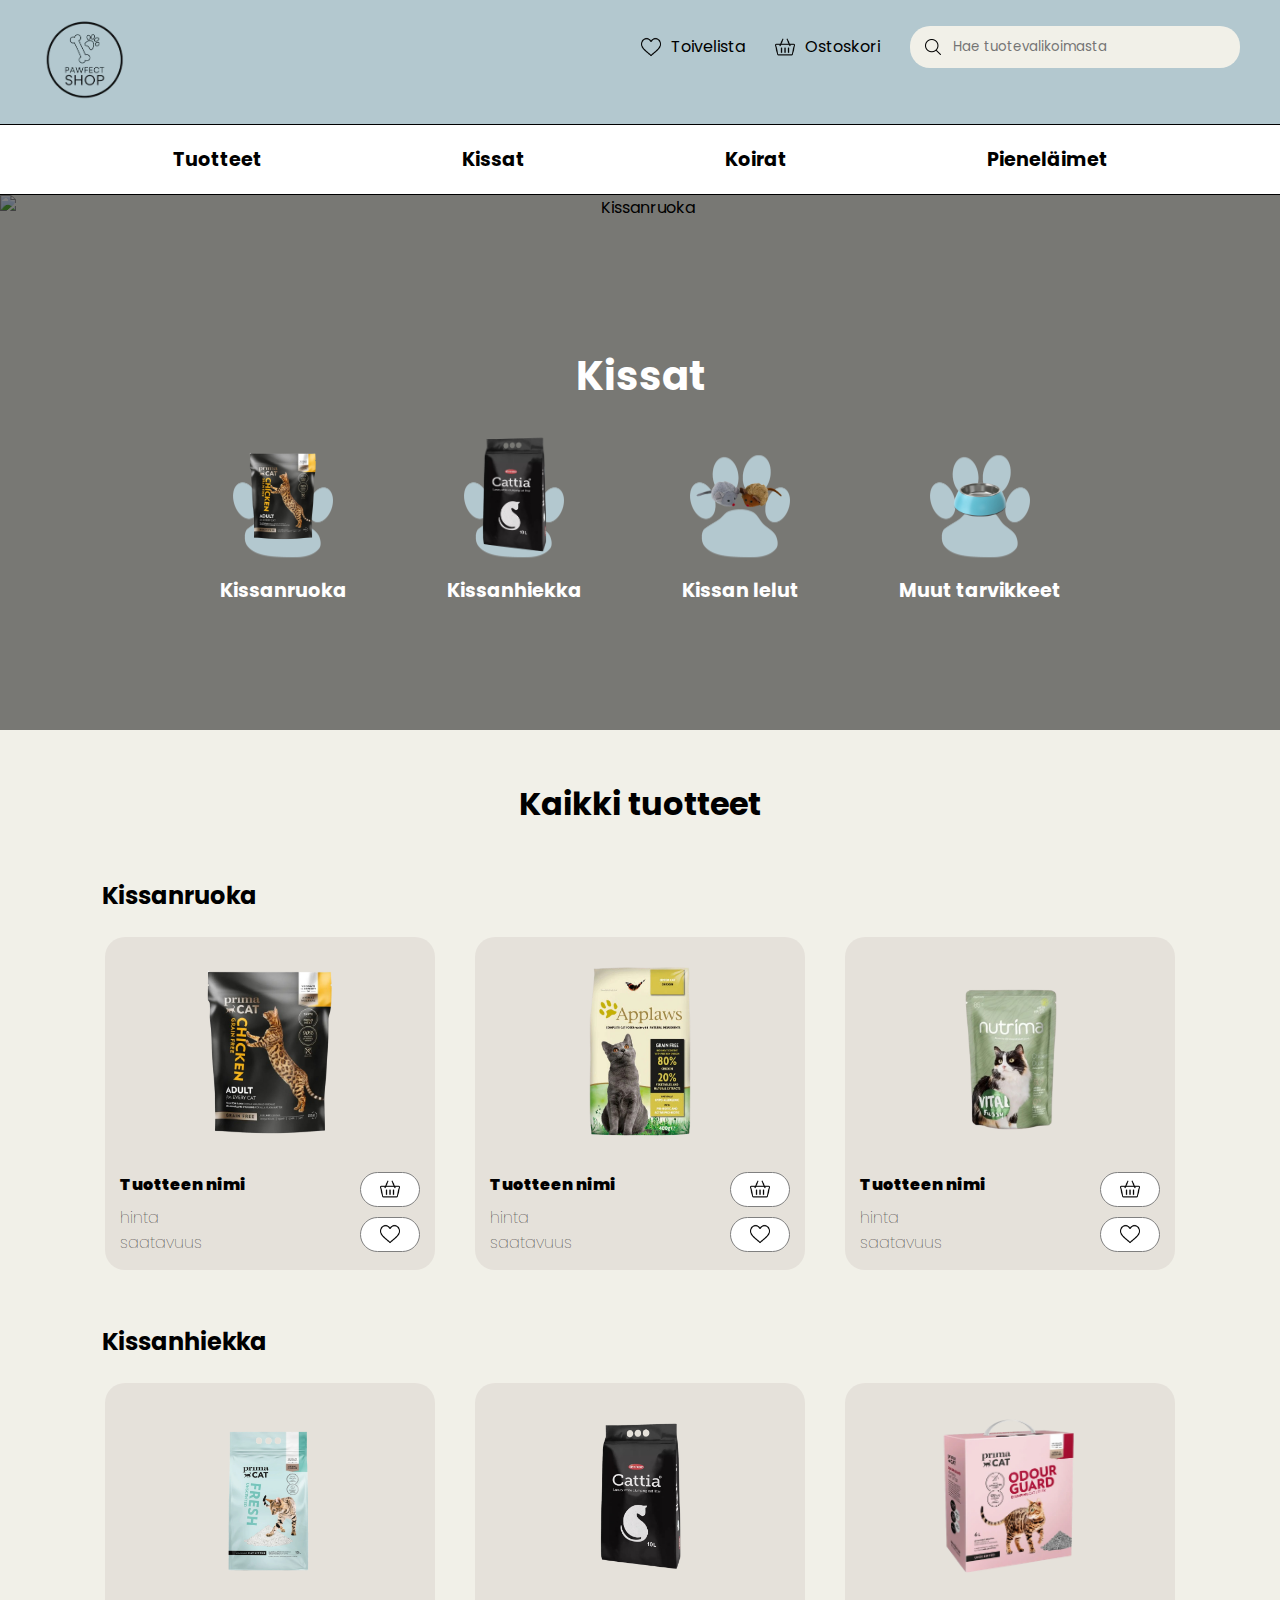
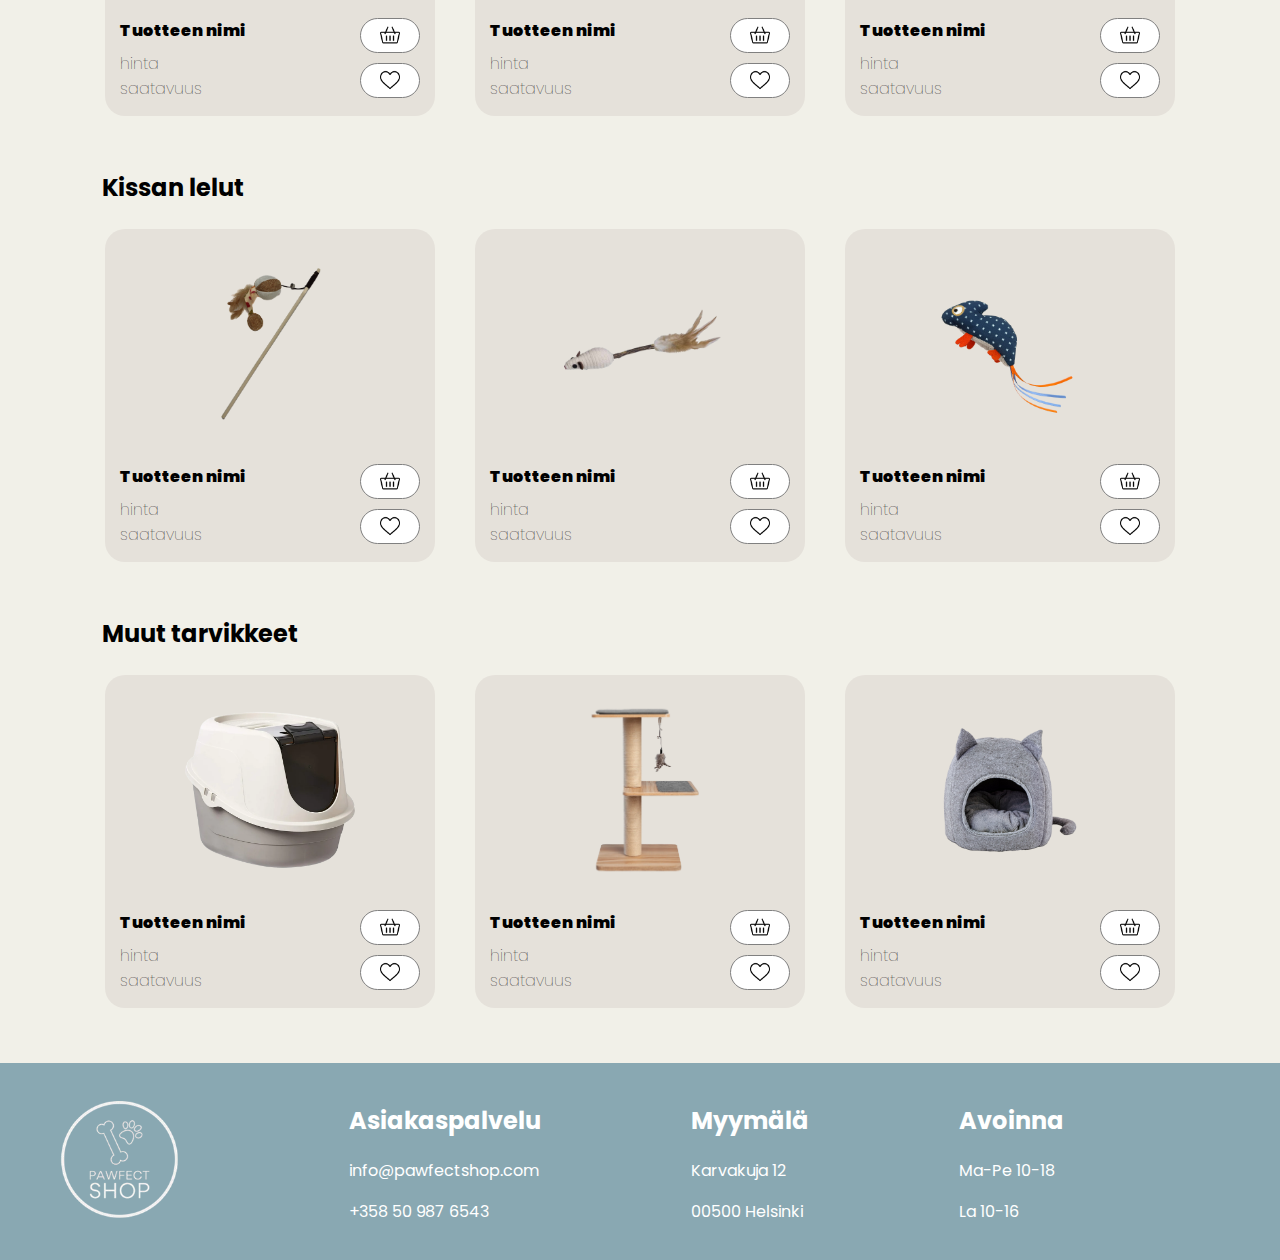
==== commit ad9e300f: "muutosten tallennus ennen yhdistämistä" ====
--- a/kissat.html
+++ b/kissat.html
@@ -99,7 +99,7 @@
             <!-- Product Item 2 -->
             <div class="product-item">
               <div class="product-box">
-                <img src="kuvat/primacat.png" alt="Tuote">
+                <img src="kuvat/applaws.png" alt="Tuote">
               </div>
               <div class="product-details">
                 <div class="product-info">
@@ -120,7 +120,7 @@
             <!-- Product Item 3 -->
             <div class="product-item">
               <div class="product-box">
-                <img src="kuvat/primacat.png" alt="Tuote">
+                <img src="kuvat/nutrima.png" alt="Tuote">
               </div>
               <div class="product-details">
                 <div class="product-info">
@@ -150,7 +150,7 @@
               <!-- Product Item 1 -->
               <div class="product-item">
                 <div class="product-box">
-                  <img src="kuvat/primacat.png" alt="Tuote">
+                  <img src="kuvat/kissanhiekkaa.png" alt="Tuote">
                 </div>
                 <div class="product-details">
                   <div class="product-info">
@@ -171,7 +171,7 @@
               <!-- Product Item 2 -->
               <div class="product-item">
                 <div class="product-box">
-                  <img src="kuvat/primacat.png" alt="Tuote">
+                  <img src="kuvat/cattia.png" alt="Tuote">
                 </div>
                 <div class="product-details">
                   <div class="product-info">
@@ -192,7 +192,7 @@
               <!-- Product Item 3 -->
               <div class="product-item">
                 <div class="product-box">
-                  <img src="kuvat/primacat.png" alt="Tuote">
+                  <img src="kuvat/kissanhiekkaaa.png" alt="Tuote">
                 </div>
                 <div class="product-details">
                   <div class="product-info">
@@ -221,7 +221,7 @@
               <!-- Product Item 1 -->
               <div class="product-item">
                 <div class="product-box">
-                  <img src="kuvat/primacat.png" alt="Tuote">
+                  <img src="kuvat/huiska.png" alt="Tuote">
                 </div>
                 <div class="product-details">
                   <div class="product-info">
@@ -242,7 +242,7 @@
               <!-- Product Item 2 -->
               <div class="product-item">
                 <div class="product-box">
-                  <img src="kuvat/primacat.png" alt="Tuote">
+                  <img src="kuvat/hiiri.png" alt="Tuote">
                 </div>
                 <div class="product-details">
                   <div class="product-info">
@@ -263,7 +263,7 @@
               <!-- Product Item 3 -->
               <div class="product-item">
                 <div class="product-box">
-                  <img src="kuvat/primacat.png" alt="Tuote">
+                  <img src="kuvat/mysteeri.png" alt="Tuote">
                 </div>
                 <div class="product-details">
                   <div class="product-info">
@@ -291,7 +291,7 @@
               <!-- Product Item 1 -->
               <div class="product-item">
                 <div class="product-box">
-                  <img src="kuvat/primacat.png" alt="Tuote">
+                  <img src="kuvat/hiekkalaatikko.png" alt="Tuote">
                 </div>
                 <div class="product-details">
                   <div class="product-info">
@@ -312,7 +312,7 @@
               <!-- Product Item 2 -->
               <div class="product-item">
                 <div class="product-box">
-                  <img src="kuvat/primacat.png" alt="Tuote">
+                  <img src="kuvat/raapimapuu.png" alt="Tuote">
                 </div>
                 <div class="product-details">
                   <div class="product-info">
@@ -333,7 +333,7 @@
               <!-- Product Item 3 -->
               <div class="product-item">
                 <div class="product-box">
-                  <img src="kuvat/primacat.png" alt="Tuote">
+                  <img src="kuvat/peti.png" alt="Tuote">
                 </div>
                 <div class="product-details">
                   <div class="product-info">
@@ -354,5 +354,25 @@
             </div>
           </div>
       </section>     
+      <div class="footer" id="footer">
+        <img src="kuvat/logo.png" alt="logo">
+        <div class="text">
+             <div class="info">
+                 <h2>Asiakaspalvelu</h2>
+                 <p>info@pawfectshop.com</p>
+                 <p>+358 50 987 6543</p>
+             </div>
+             <div class="info">
+                 <h2>Myymälä</h2>
+                 <p>Karvakuja 12</p>
+                 <p>00500 Helsinki</p>
+             </div>
+             <div class="info">
+                 <h2>Avoinna</h2>
+                 <p>Ma-Pe 10-18</p>
+                 <p>La 10-16</p>
+              </div>
+        </div>
+     </div>
 </body>
 </html>
--- a/styles.css
+++ b/styles.css
@@ -689,8 +689,8 @@
     left: 0;
     width: 100%;
     height: 100%;
-    background-color: rgba(0, 0, 0, 0.5); /* Semi-transparent black */
-    z-index: -1; /* Keeps the overlay behind the content */
+    background-color: rgba(0, 0, 0, 0.4);
+    z-index: -1;
 }
 
 .hero-pienelaimet .hero-image {
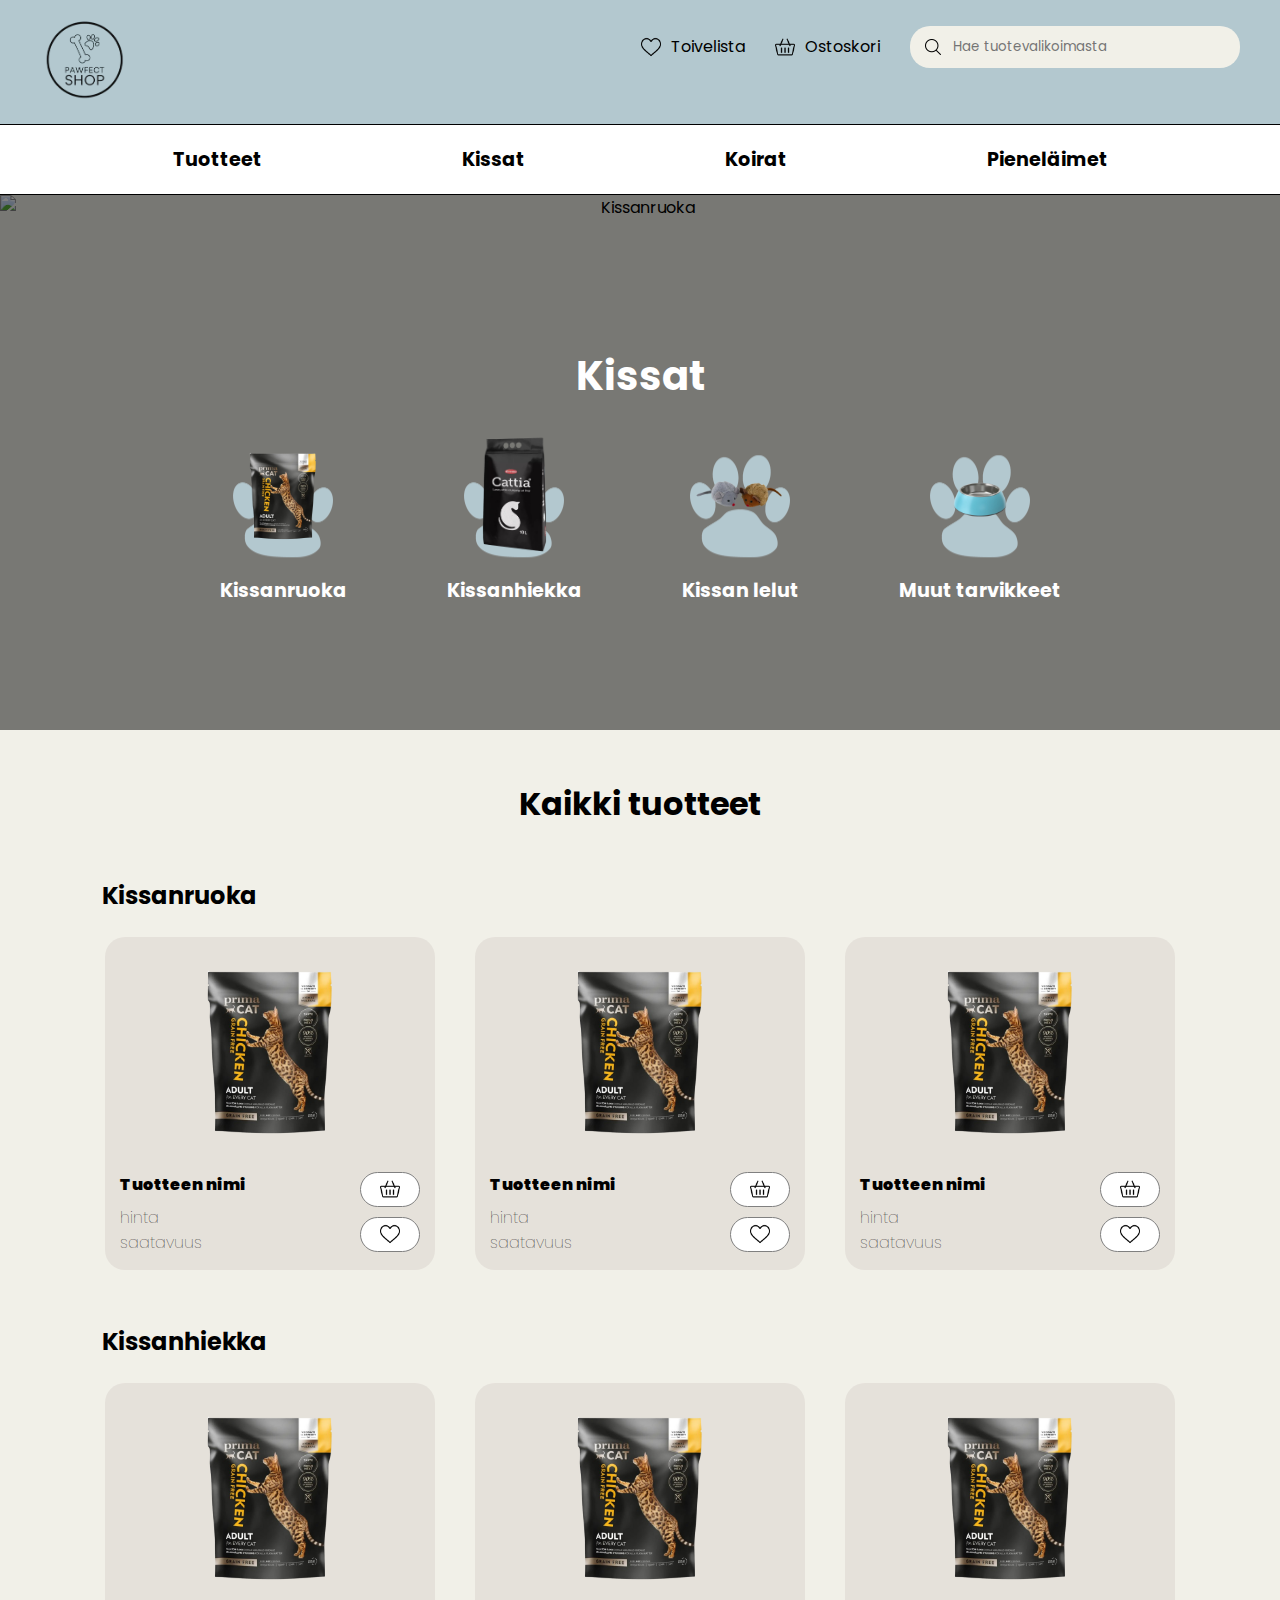
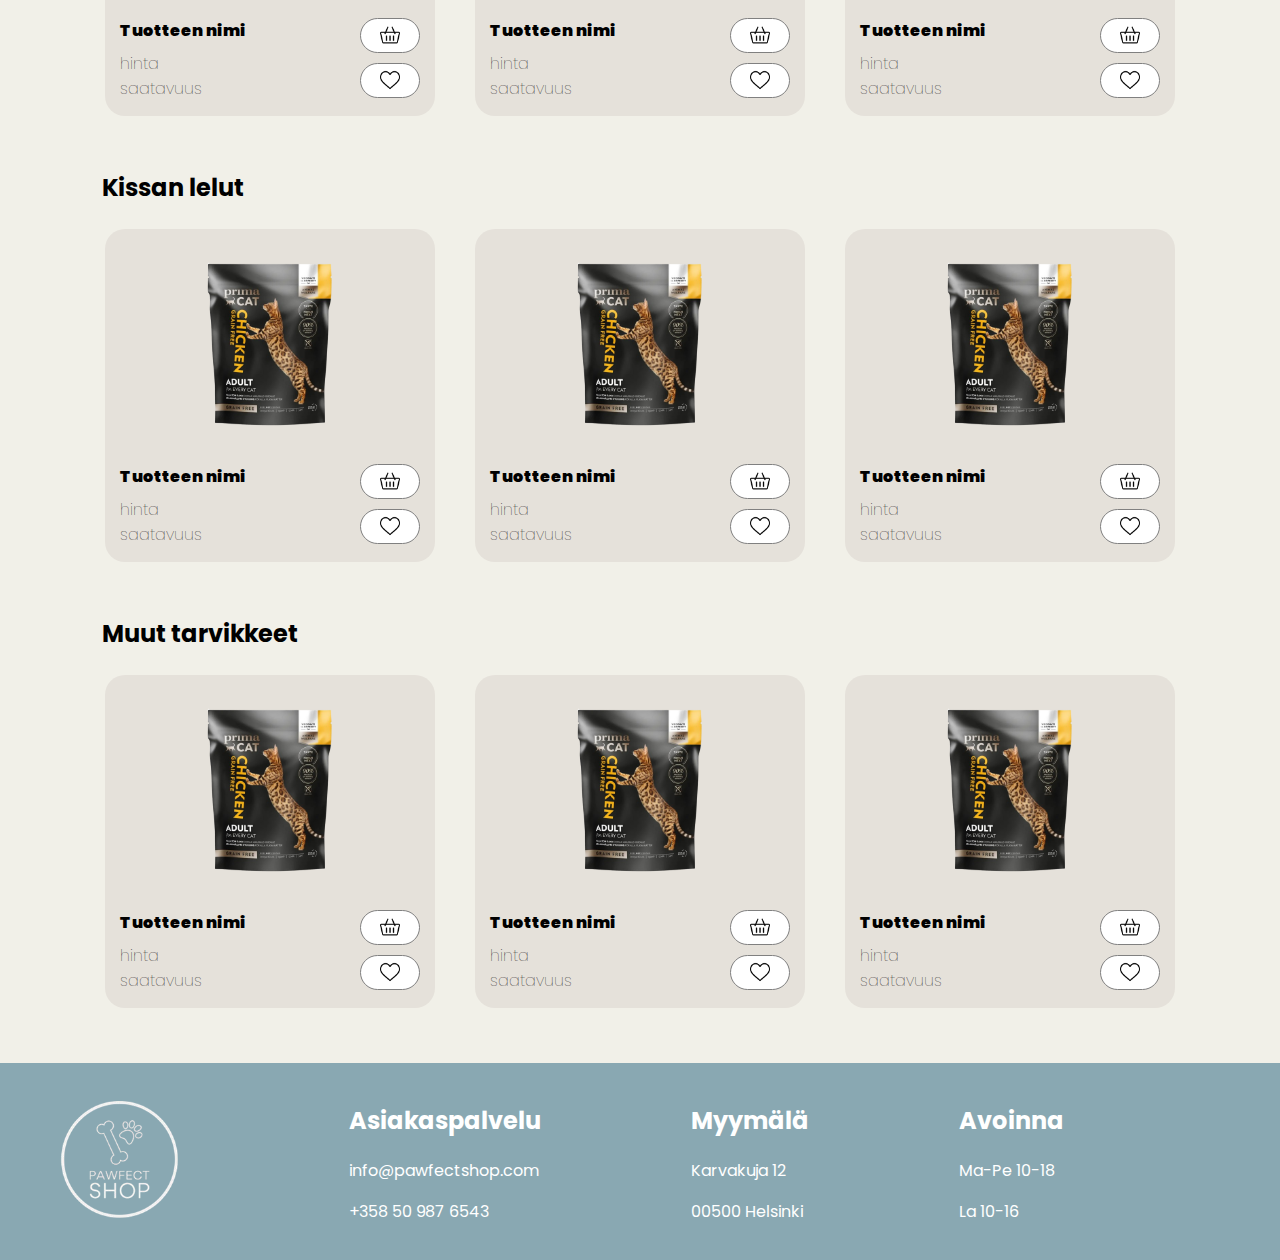
==== commit 81cbf887: "pieneläimet ja koirat" ====
--- a/kissat.html
+++ b/kissat.html
@@ -99,7 +99,7 @@
             <!-- Product Item 2 -->
             <div class="product-item">
               <div class="product-box">
-                <img src="kuvat/applaws.png" alt="Tuote">
+                <img src="kuvat/primacat.png" alt="Tuote">
               </div>
               <div class="product-details">
                 <div class="product-info">
@@ -120,7 +120,7 @@
             <!-- Product Item 3 -->
             <div class="product-item">
               <div class="product-box">
-                <img src="kuvat/nutrima.png" alt="Tuote">
+                <img src="kuvat/primacat.png" alt="Tuote">
               </div>
               <div class="product-details">
                 <div class="product-info">
@@ -150,7 +150,7 @@
               <!-- Product Item 1 -->
               <div class="product-item">
                 <div class="product-box">
-                  <img src="kuvat/kissanhiekkaa.png" alt="Tuote">
+                  <img src="kuvat/primacat.png" alt="Tuote">
                 </div>
                 <div class="product-details">
                   <div class="product-info">
@@ -171,7 +171,7 @@
               <!-- Product Item 2 -->
               <div class="product-item">
                 <div class="product-box">
-                  <img src="kuvat/cattia.png" alt="Tuote">
+                  <img src="kuvat/primacat.png" alt="Tuote">
                 </div>
                 <div class="product-details">
                   <div class="product-info">
@@ -192,7 +192,7 @@
               <!-- Product Item 3 -->
               <div class="product-item">
                 <div class="product-box">
-                  <img src="kuvat/kissanhiekkaaa.png" alt="Tuote">
+                  <img src="kuvat/primacat.png" alt="Tuote">
                 </div>
                 <div class="product-details">
                   <div class="product-info">
@@ -221,7 +221,7 @@
               <!-- Product Item 1 -->
               <div class="product-item">
                 <div class="product-box">
-                  <img src="kuvat/huiska.png" alt="Tuote">
+                  <img src="kuvat/primacat.png" alt="Tuote">
                 </div>
                 <div class="product-details">
                   <div class="product-info">
@@ -242,7 +242,7 @@
               <!-- Product Item 2 -->
               <div class="product-item">
                 <div class="product-box">
-                  <img src="kuvat/hiiri.png" alt="Tuote">
+                  <img src="kuvat/primacat.png" alt="Tuote">
                 </div>
                 <div class="product-details">
                   <div class="product-info">
@@ -263,7 +263,7 @@
               <!-- Product Item 3 -->
               <div class="product-item">
                 <div class="product-box">
-                  <img src="kuvat/mysteeri.png" alt="Tuote">
+                  <img src="kuvat/primacat.png" alt="Tuote">
                 </div>
                 <div class="product-details">
                   <div class="product-info">
@@ -291,7 +291,7 @@
               <!-- Product Item 1 -->
               <div class="product-item">
                 <div class="product-box">
-                  <img src="kuvat/hiekkalaatikko.png" alt="Tuote">
+                  <img src="kuvat/primacat.png" alt="Tuote">
                 </div>
                 <div class="product-details">
                   <div class="product-info">
@@ -312,7 +312,7 @@
               <!-- Product Item 2 -->
               <div class="product-item">
                 <div class="product-box">
-                  <img src="kuvat/raapimapuu.png" alt="Tuote">
+                  <img src="kuvat/primacat.png" alt="Tuote">
                 </div>
                 <div class="product-details">
                   <div class="product-info">
@@ -333,7 +333,7 @@
               <!-- Product Item 3 -->
               <div class="product-item">
                 <div class="product-box">
-                  <img src="kuvat/peti.png" alt="Tuote">
+                  <img src="kuvat/primacat.png" alt="Tuote">
                 </div>
                 <div class="product-details">
                   <div class="product-info">
@@ -353,7 +353,7 @@
               </div>
             </div>
           </div>
-      </section>     
+      </section>  
       <div class="footer" id="footer">
         <img src="kuvat/logo.png" alt="logo">
         <div class="text">
@@ -372,7 +372,6 @@
                  <p>Ma-Pe 10-18</p>
                  <p>La 10-16</p>
               </div>
-        </div>
-     </div>
+        </div>   
 </body>
 </html>
--- a/styles.css
+++ b/styles.css
@@ -689,8 +689,8 @@
     left: 0;
     width: 100%;
     height: 100%;
-    background-color: rgba(0, 0, 0, 0.4);
-    z-index: -1;
+    background-color: rgba(0, 0, 0, 0.5); /* Semi-transparent black */
+    z-index: -1; /* Keeps the overlay behind the content */
 }
 
 .hero-pienelaimet .hero-image {
@@ -798,4 +798,31 @@
  
 .info h2{
     color: white;
+}
+
+
+
+.modal {
+    display: none;
+    position: fixed;
+    z-index: 1000;
+    left: 0;
+    top: 0;
+    width: 100%;
+    height: 100%;
+    background-color: rgba(0, 0, 0, 0.5);
+    display: flex;
+    justify-content: center;
+    align-items: center;
+}
+.modal-content {
+    background: white;
+    padding: 20px;
+    border-radius: 8px;
+    text-align: center;
+}
+.close {
+    cursor: pointer;
+    color: red;
+    font-size: 20px;
 }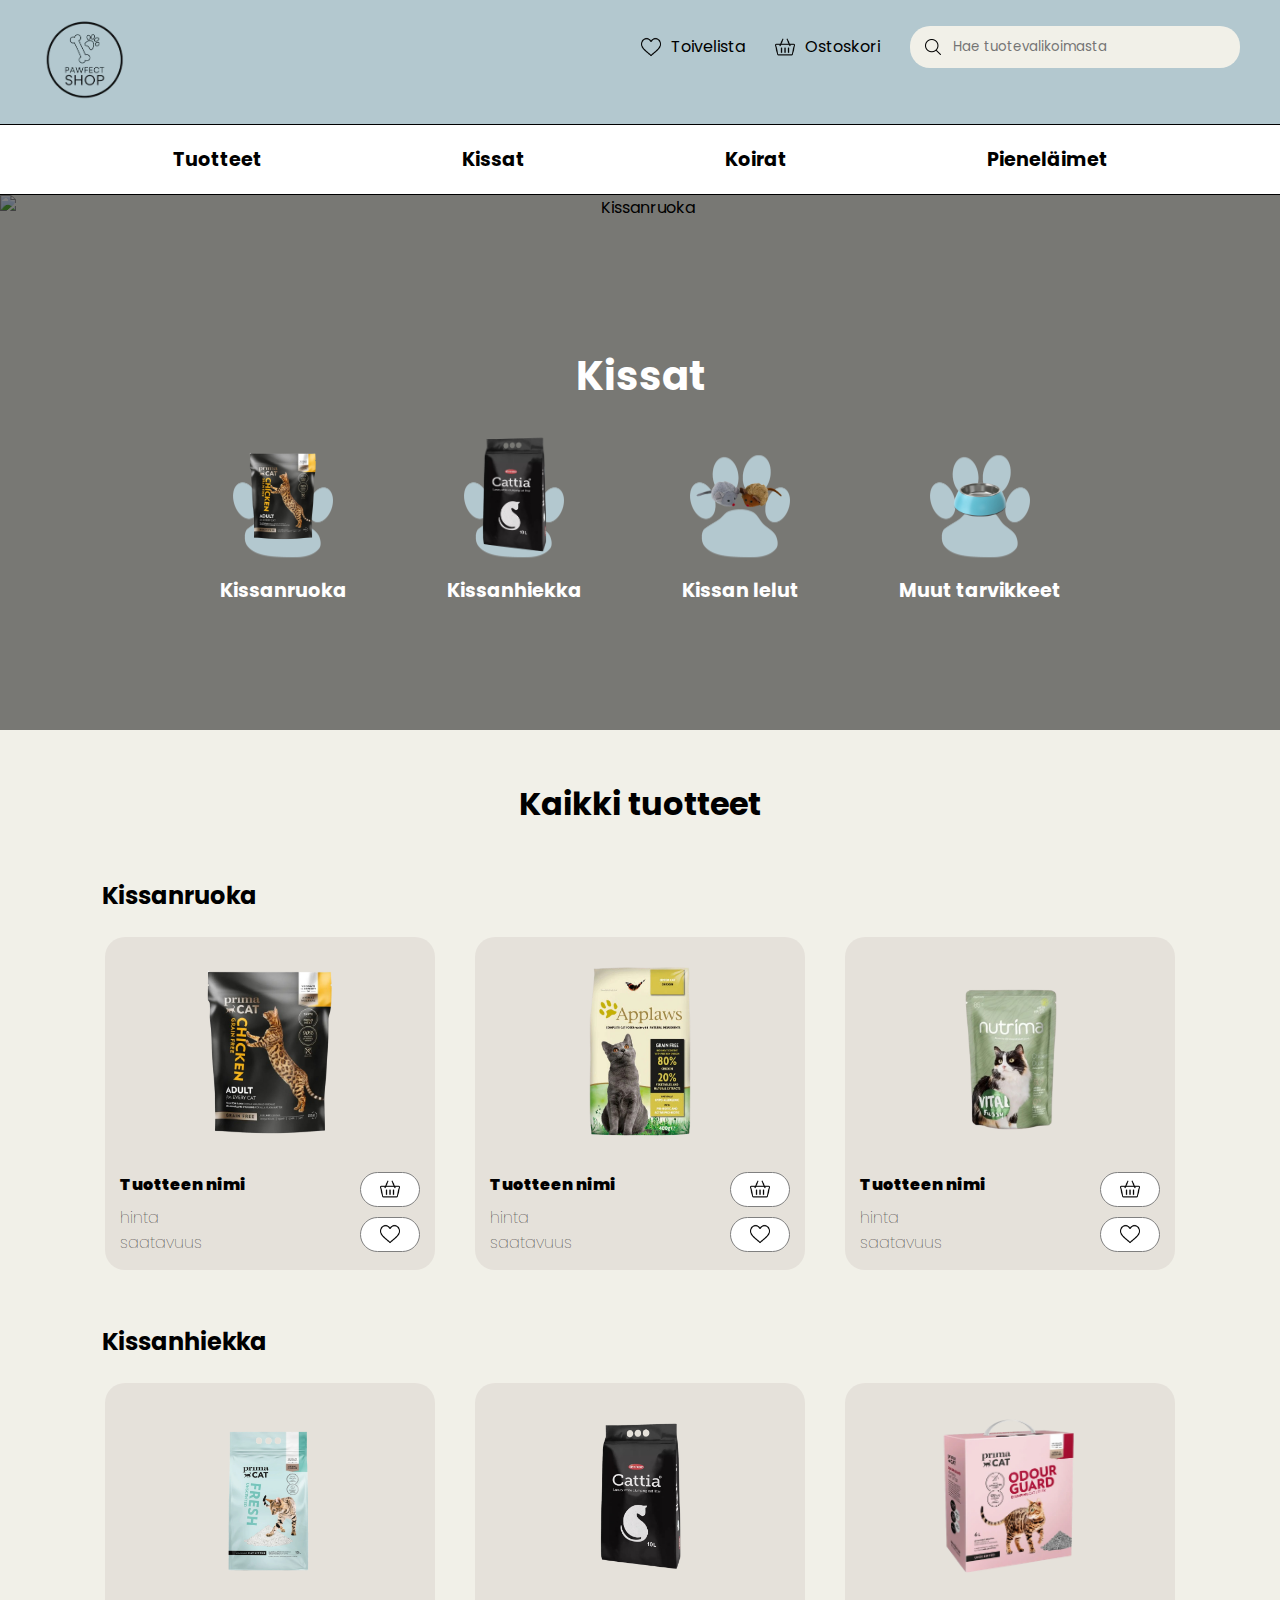
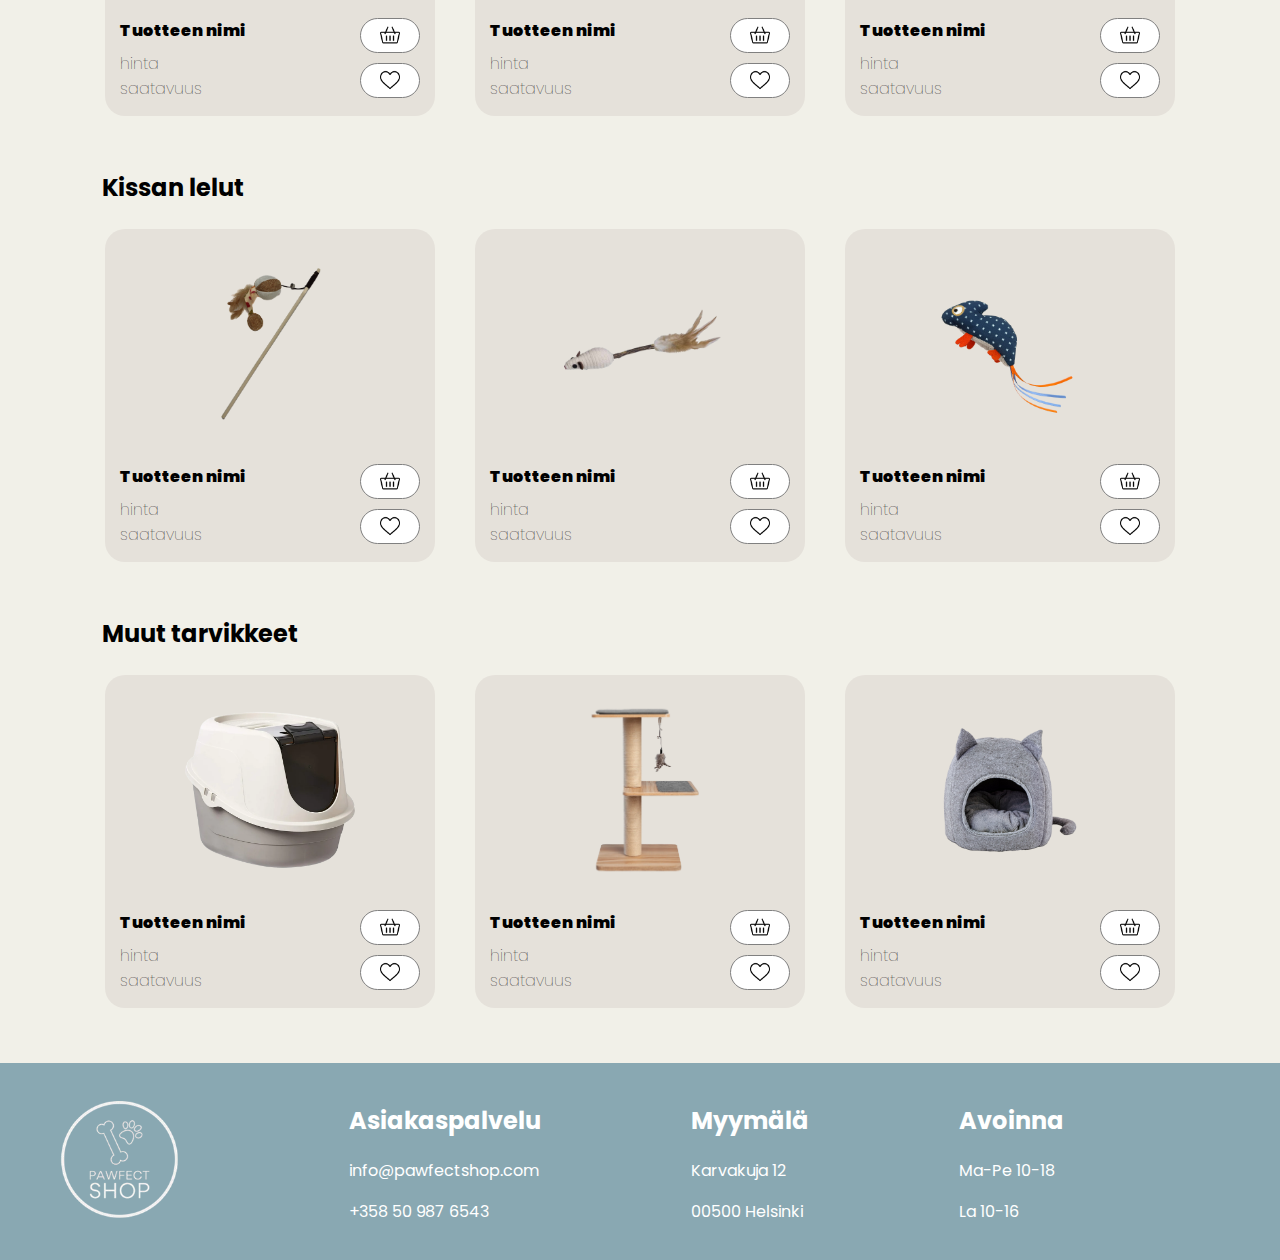
==== commit 409503db: "Merge pull request #1 from s3hesi00/sini" ====
--- a/kissat.html
+++ b/kissat.html
@@ -99,7 +99,7 @@
             <!-- Product Item 2 -->
             <div class="product-item">
               <div class="product-box">
-                <img src="kuvat/primacat.png" alt="Tuote">
+                <img src="kuvat/applaws.png" alt="Tuote">
               </div>
               <div class="product-details">
                 <div class="product-info">
@@ -120,7 +120,7 @@
             <!-- Product Item 3 -->
             <div class="product-item">
               <div class="product-box">
-                <img src="kuvat/primacat.png" alt="Tuote">
+                <img src="kuvat/nutrima.png" alt="Tuote">
               </div>
               <div class="product-details">
                 <div class="product-info">
@@ -150,7 +150,7 @@
               <!-- Product Item 1 -->
               <div class="product-item">
                 <div class="product-box">
-                  <img src="kuvat/primacat.png" alt="Tuote">
+                  <img src="kuvat/kissanhiekkaa.png" alt="Tuote">
                 </div>
                 <div class="product-details">
                   <div class="product-info">
@@ -171,7 +171,7 @@
               <!-- Product Item 2 -->
               <div class="product-item">
                 <div class="product-box">
-                  <img src="kuvat/primacat.png" alt="Tuote">
+                  <img src="kuvat/cattia.png" alt="Tuote">
                 </div>
                 <div class="product-details">
                   <div class="product-info">
@@ -192,7 +192,7 @@
               <!-- Product Item 3 -->
               <div class="product-item">
                 <div class="product-box">
-                  <img src="kuvat/primacat.png" alt="Tuote">
+                  <img src="kuvat/kissanhiekkaaa.png" alt="Tuote">
                 </div>
                 <div class="product-details">
                   <div class="product-info">
@@ -221,7 +221,7 @@
               <!-- Product Item 1 -->
               <div class="product-item">
                 <div class="product-box">
-                  <img src="kuvat/primacat.png" alt="Tuote">
+                  <img src="kuvat/huiska.png" alt="Tuote">
                 </div>
                 <div class="product-details">
                   <div class="product-info">
@@ -242,7 +242,7 @@
               <!-- Product Item 2 -->
               <div class="product-item">
                 <div class="product-box">
-                  <img src="kuvat/primacat.png" alt="Tuote">
+                  <img src="kuvat/hiiri.png" alt="Tuote">
                 </div>
                 <div class="product-details">
                   <div class="product-info">
@@ -263,7 +263,7 @@
               <!-- Product Item 3 -->
               <div class="product-item">
                 <div class="product-box">
-                  <img src="kuvat/primacat.png" alt="Tuote">
+                  <img src="kuvat/mysteeri.png" alt="Tuote">
                 </div>
                 <div class="product-details">
                   <div class="product-info">
@@ -291,7 +291,7 @@
               <!-- Product Item 1 -->
               <div class="product-item">
                 <div class="product-box">
-                  <img src="kuvat/primacat.png" alt="Tuote">
+                  <img src="kuvat/hiekkalaatikko.png" alt="Tuote">
                 </div>
                 <div class="product-details">
                   <div class="product-info">
@@ -312,7 +312,7 @@
               <!-- Product Item 2 -->
               <div class="product-item">
                 <div class="product-box">
-                  <img src="kuvat/primacat.png" alt="Tuote">
+                  <img src="kuvat/raapimapuu.png" alt="Tuote">
                 </div>
                 <div class="product-details">
                   <div class="product-info">
@@ -333,7 +333,7 @@
               <!-- Product Item 3 -->
               <div class="product-item">
                 <div class="product-box">
-                  <img src="kuvat/primacat.png" alt="Tuote">
+                  <img src="kuvat/peti.png" alt="Tuote">
                 </div>
                 <div class="product-details">
                   <div class="product-info">
@@ -353,7 +353,7 @@
               </div>
             </div>
           </div>
-      </section>  
+      </section>     
       <div class="footer" id="footer">
         <img src="kuvat/logo.png" alt="logo">
         <div class="text">
@@ -372,6 +372,7 @@
                  <p>Ma-Pe 10-18</p>
                  <p>La 10-16</p>
               </div>
-        </div>   
+        </div>
+     </div>
 </body>
 </html>
--- a/styles.css
+++ b/styles.css
@@ -689,8 +689,8 @@
     left: 0;
     width: 100%;
     height: 100%;
-    background-color: rgba(0, 0, 0, 0.5); /* Semi-transparent black */
-    z-index: -1; /* Keeps the overlay behind the content */
+    background-color: rgba(0, 0, 0, 0.4);
+    z-index: -1;
 }
 
 .hero-pienelaimet .hero-image {
@@ -798,31 +798,4 @@
  
 .info h2{
     color: white;
-}
-
-
-
-.modal {
-    display: none;
-    position: fixed;
-    z-index: 1000;
-    left: 0;
-    top: 0;
-    width: 100%;
-    height: 100%;
-    background-color: rgba(0, 0, 0, 0.5);
-    display: flex;
-    justify-content: center;
-    align-items: center;
-}
-.modal-content {
-    background: white;
-    padding: 20px;
-    border-radius: 8px;
-    text-align: center;
-}
-.close {
-    cursor: pointer;
-    color: red;
-    font-size: 20px;
 }